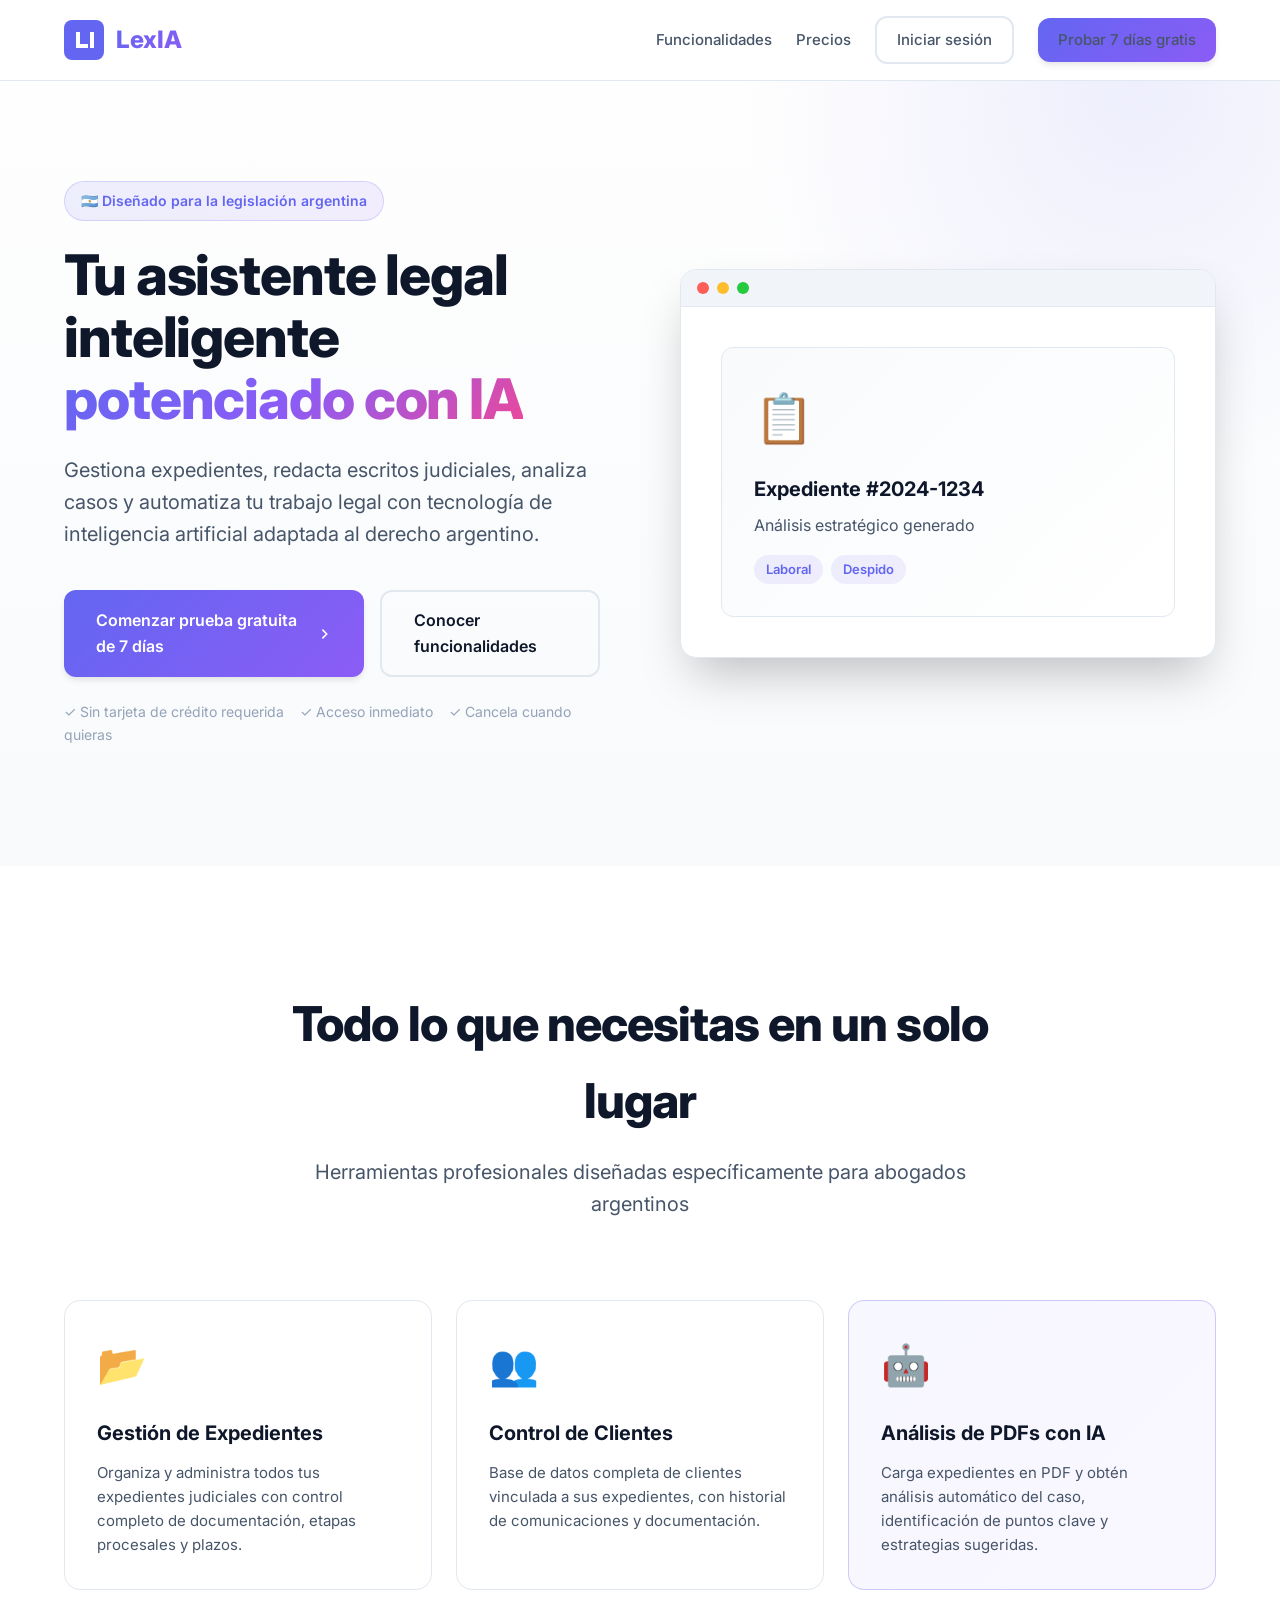
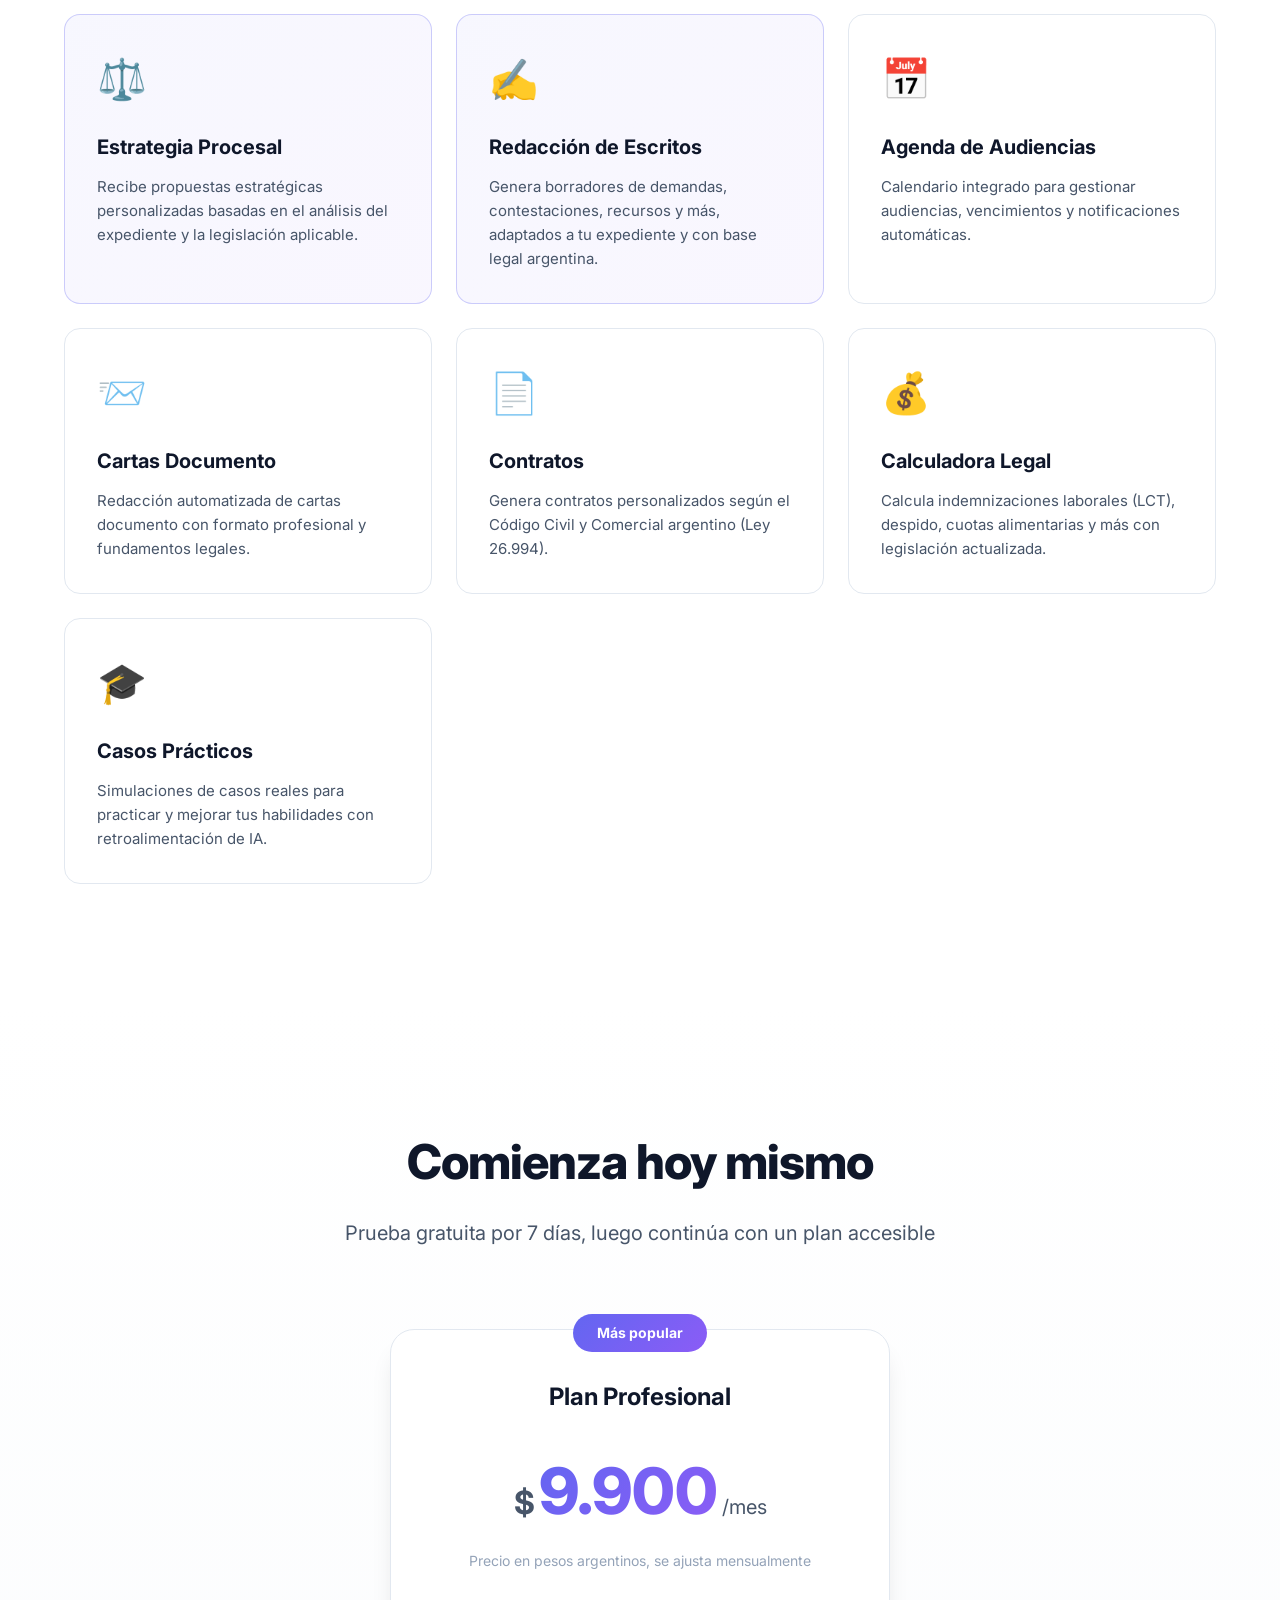
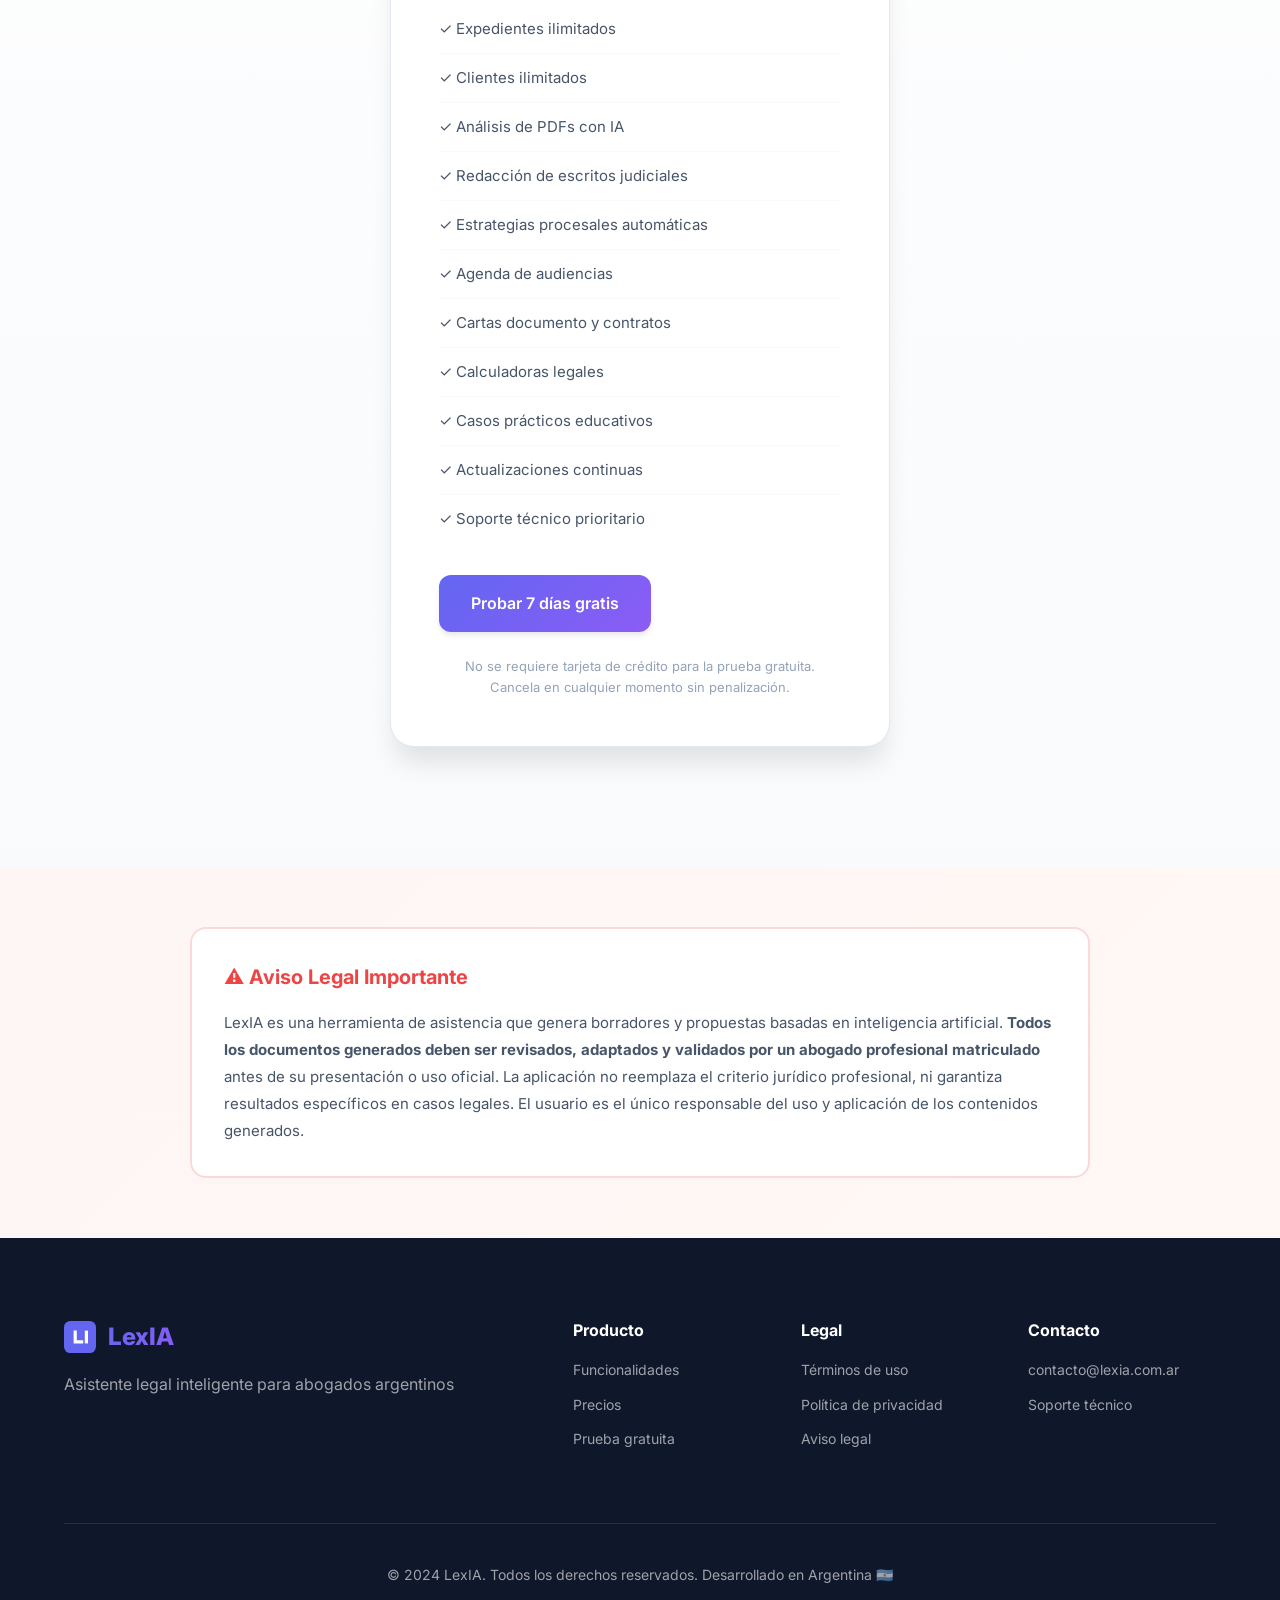
==== index.html @ 5ee6c03c "Add files via upload" ====
<!DOCTYPE html>
<html lang="es">
<head>
    <meta charset="UTF-8">
    <meta name="viewport" content="width=device-width, initial-scale=1.0">
    <title>LexIA - Asistente Legal Inteligente para Abogados Argentinos</title>
    <link rel="stylesheet" href="styles/landing.css">
    <link rel="preconnect" href="https://fonts.googleapis.com">
    <link rel="preconnect" href="https://fonts.gstatic.com" crossorigin>
    <link href="https://fonts.googleapis.com/css2?family=Inter:wght@300;400;500;600;700;800&display=swap" rel="stylesheet">
</head>
<body>
    <!-- Header -->
    <header class="header">
        <div class="container">
            <div class="logo">
                <svg width="40" height="40" viewBox="0 0 40 40" fill="none" xmlns="http://www.w3.org/2000/svg">
                    <rect width="40" height="40" rx="8" fill="url(#gradient1)"/>
                    <path d="M12 28V12H16V24H24V28H12Z" fill="white"/>
                    <path d="M26 12H30V28H26V12Z" fill="white"/>
                    <defs>
                        <linearGradient id="gradient1" x1="0" y1="0" x2="40" y2="40">
                            <stop offset="0%" style="stop-color:#6366f1"/>
                            <stop offset="100%" style="stop-color:#8b5cf6"/>
                        </linearGradient>
                    </defs>
                </svg>
                <span class="logo-text">LexIA</span>
            </div>
            <nav class="nav">
                <a href="#funcionalidades">Funcionalidades</a>
                <a href="#precios">Precios</a>
                <a href="app.html" class="btn-secondary">Iniciar sesión</a>
                <a href="app.html?action=trial" class="btn-primary">Probar 7 días gratis</a>
            </nav>
        </div>
    </header>

    <!-- Hero Section -->
    <section class="hero">
        <div class="container">
            <div class="hero-content">
                <div class="badge">🇦🇷 Diseñado para la legislación argentina</div>
                <h1 class="hero-title">
                    Tu asistente legal inteligente<br>
                    <span class="gradient-text">potenciado con IA</span>
                </h1>
                <p class="hero-description">
                    Gestiona expedientes, redacta escritos judiciales, analiza casos y automatiza tu trabajo legal con tecnología de inteligencia artificial adaptada al derecho argentino.
                </p>
                <div class="hero-buttons">
                    <a href="app.html?action=trial" class="btn-primary btn-large">
                        Comenzar prueba gratuita de 7 días
                        <svg width="20" height="20" viewBox="0 0 20 20" fill="none">
                            <path d="M7.5 15L12.5 10L7.5 5" stroke="currentColor" stroke-width="2" stroke-linecap="round"/>
                        </svg>
                    </a>
                    <a href="#funcionalidades" class="btn-secondary btn-large">
                        Conocer funcionalidades
                    </a>
                </div>
                <p class="hero-note">
                    ✓ Sin tarjeta de crédito requerida &nbsp;&nbsp; ✓ Acceso inmediato &nbsp;&nbsp; ✓ Cancela cuando quieras
                </p>
            </div>
            <div class="hero-image">
                <div class="app-preview">
                    <div class="app-window">
                        <div class="window-header">
                            <div class="window-dots">
                                <span></span><span></span><span></span>
                            </div>
                        </div>
                        <div class="window-content">
                            <div class="preview-card">
                                <div class="preview-icon">📋</div>
                                <h3>Expediente #2024-1234</h3>
                                <p>Análisis estratégico generado</p>
                                <div class="preview-tags">
                                    <span class="tag">Laboral</span>
                                    <span class="tag">Despido</span>
                                </div>
                            </div>
                        </div>
                    </div>
                </div>
            </div>
        </div>
    </section>

    <!-- Features Section -->
    <section id="funcionalidades" class="features">
        <div class="container">
            <div class="section-header">
                <h2>Todo lo que necesitas en un solo lugar</h2>
                <p>Herramientas profesionales diseñadas específicamente para abogados argentinos</p>
            </div>
            
            <div class="features-grid">
                <div class="feature-card">
                    <div class="feature-icon">📂</div>
                    <h3>Gestión de Expedientes</h3>
                    <p>Organiza y administra todos tus expedientes judiciales con control completo de documentación, etapas procesales y plazos.</p>
                </div>

                <div class="feature-card">
                    <div class="feature-icon">👥</div>
                    <h3>Control de Clientes</h3>
                    <p>Base de datos completa de clientes vinculada a sus expedientes, con historial de comunicaciones y documentación.</p>
                </div>

                <div class="feature-card highlight">
                    <div class="feature-icon">🤖</div>
                    <h3>Análisis de PDFs con IA</h3>
                    <p>Carga expedientes en PDF y obtén análisis automático del caso, identificación de puntos clave y estrategias sugeridas.</p>
                </div>

                <div class="feature-card highlight">
                    <div class="feature-icon">⚖️</div>
                    <h3>Estrategia Procesal</h3>
                    <p>Recibe propuestas estratégicas personalizadas basadas en el análisis del expediente y la legislación aplicable.</p>
                </div>

                <div class="feature-card highlight">
                    <div class="feature-icon">✍️</div>
                    <h3>Redacción de Escritos</h3>
                    <p>Genera borradores de demandas, contestaciones, recursos y más, adaptados a tu expediente y con base legal argentina.</p>
                </div>

                <div class="feature-card">
                    <div class="feature-icon">📅</div>
                    <h3>Agenda de Audiencias</h3>
                    <p>Calendario integrado para gestionar audiencias, vencimientos y notificaciones automáticas.</p>
                </div>

                <div class="feature-card">
                    <div class="feature-icon">📨</div>
                    <h3>Cartas Documento</h3>
                    <p>Redacción automatizada de cartas documento con formato profesional y fundamentos legales.</p>
                </div>

                <div class="feature-card">
                    <div class="feature-icon">📄</div>
                    <h3>Contratos</h3>
                    <p>Genera contratos personalizados según el Código Civil y Comercial argentino (Ley 26.994).</p>
                </div>

                <div class="feature-card">
                    <div class="feature-icon">💰</div>
                    <h3>Calculadora Legal</h3>
                    <p>Calcula indemnizaciones laborales (LCT), despido, cuotas alimentarias y más con legislación actualizada.</p>
                </div>

                <div class="feature-card">
                    <div class="feature-icon">🎓</div>
                    <h3>Casos Prácticos</h3>
                    <p>Simulaciones de casos reales para practicar y mejorar tus habilidades con retroalimentación de IA.</p>
                </div>
            </div>
        </div>
    </section>

    <!-- Pricing Section -->
    <section id="precios" class="pricing">
        <div class="container">
            <div class="section-header">
                <h2>Comienza hoy mismo</h2>
                <p>Prueba gratuita por 7 días, luego continúa con un plan accesible</p>
            </div>

            <div class="pricing-card">
                <div class="pricing-badge">Más popular</div>
                <h3>Plan Profesional</h3>
                <div class="price">
                    <span class="currency">$</span>
                    <span class="amount">9.900</span>
                    <span class="period">/mes</span>
                </div>
                <p class="price-description">Precio en pesos argentinos, se ajusta mensualmente</p>
                
                <ul class="features-list">
                    <li>✓ Expedientes ilimitados</li>
                    <li>✓ Clientes ilimitados</li>
                    <li>✓ Análisis de PDFs con IA</li>
                    <li>✓ Redacción de escritos judiciales</li>
                    <li>✓ Estrategias procesales automáticas</li>
                    <li>✓ Agenda de audiencias</li>
                    <li>✓ Cartas documento y contratos</li>
                    <li>✓ Calculadoras legales</li>
                    <li>✓ Casos prácticos educativos</li>
                    <li>✓ Actualizaciones continuas</li>
                    <li>✓ Soporte técnico prioritario</li>
                </ul>

                <a href="app.html?action=trial" class="btn-primary btn-large">
                    Probar 7 días gratis
                </a>
                
                <p class="trial-info">
                    No se requiere tarjeta de crédito para la prueba gratuita. <br>
                    Cancela en cualquier momento sin penalización.
                </p>
            </div>
        </div>
    </section>

    <!-- Disclaimer Section -->
    <section class="disclaimer">
        <div class="container">
            <div class="disclaimer-content">
                <h3>⚠️ Aviso Legal Importante</h3>
                <p>
                    LexIA es una herramienta de asistencia que genera borradores y propuestas basadas en inteligencia artificial. 
                    <strong>Todos los documentos generados deben ser revisados, adaptados y validados por un abogado profesional matriculado</strong> 
                    antes de su presentación o uso oficial. La aplicación no reemplaza el criterio jurídico profesional, ni garantiza 
                    resultados específicos en casos legales. El usuario es el único responsable del uso y aplicación de los contenidos generados.
                </p>
            </div>
        </div>
    </section>

    <!-- Footer -->
    <footer class="footer">
        <div class="container">
            <div class="footer-content">
                <div class="footer-brand">
                    <div class="logo">
                        <svg width="32" height="32" viewBox="0 0 40 40" fill="none" xmlns="http://www.w3.org/2000/svg">
                            <rect width="40" height="40" rx="8" fill="url(#gradient2)"/>
                            <path d="M12 28V12H16V24H24V28H12Z" fill="white"/>
                            <path d="M26 12H30V28H26V12Z" fill="white"/>
                            <defs>
                                <linearGradient id="gradient2" x1="0" y1="0" x2="40" y2="40">
                                    <stop offset="0%" style="stop-color:#6366f1"/>
                                    <stop offset="100%" style="stop-color:#8b5cf6"/>
                                </linearGradient>
                            </defs>
                        </svg>
                        <span class="logo-text">LexIA</span>
                    </div>
                    <p>Asistente legal inteligente para abogados argentinos</p>
                </div>
                
                <div class="footer-links">
                    <div class="footer-column">
                        <h4>Producto</h4>
                        <a href="#funcionalidades">Funcionalidades</a>
                        <a href="#precios">Precios</a>
                        <a href="app.html?action=trial">Prueba gratuita</a>
                    </div>
                    
                    <div class="footer-column">
                        <h4>Legal</h4>
                        <a href="#">Términos de uso</a>
                        <a href="#">Política de privacidad</a>
                        <a href="#">Aviso legal</a>
                    </div>
                    
                    <div class="footer-column">
                        <h4>Contacto</h4>
                        <a href="mailto:contacto@lexia.com.ar">contacto@lexia.com.ar</a>
                        <a href="#">Soporte técnico</a>
                    </div>
                </div>
            </div>
            
            <div class="footer-bottom">
                <p>&copy; 2024 LexIA. Todos los derechos reservados. Desarrollado en Argentina 🇦🇷</p>
            </div>
        </div>
    </footer>

    <script src="js/landing.js"></script>
</body>
</html>
---- styles/landing.css ----
/* Variables globales */
:root {
    --primary: #6366f1;
    --primary-dark: #4f46e5;
    --primary-light: #818cf8;
    --secondary: #8b5cf6;
    --accent: #ec4899;
    --success: #10b981;
    --warning: #f59e0b;
    --error: #ef4444;
    
    --bg-primary: #ffffff;
    --bg-secondary: #f8fafc;
    --bg-tertiary: #f1f5f9;
    
    --text-primary: #0f172a;
    --text-secondary: #475569;
    --text-tertiary: #94a3b8;
    
    --border: #e2e8f0;
    --shadow-sm: 0 1px 2px 0 rgba(0, 0, 0, 0.05);
    --shadow-md: 0 4px 6px -1px rgba(0, 0, 0, 0.1);
    --shadow-lg: 0 10px 15px -3px rgba(0, 0, 0, 0.1);
    --shadow-xl: 0 20px 25px -5px rgba(0, 0, 0, 0.1);
    
    --radius-sm: 8px;
    --radius-md: 12px;
    --radius-lg: 16px;
    --radius-xl: 24px;
}

/* Reset y base */
* {
    margin: 0;
    padding: 0;
    box-sizing: border-box;
}

body {
    font-family: 'Inter', -apple-system, BlinkMacSystemFont, 'Segoe UI', sans-serif;
    color: var(--text-primary);
    background: var(--bg-primary);
    line-height: 1.6;
    -webkit-font-smoothing: antialiased;
    -moz-osx-font-smoothing: grayscale;
}

.container {
    max-width: 1200px;
    margin: 0 auto;
    padding: 0 24px;
}

/* Header */
.header {
    position: sticky;
    top: 0;
    z-index: 1000;
    background: rgba(255, 255, 255, 0.8);
    backdrop-filter: blur(12px);
    border-bottom: 1px solid var(--border);
    padding: 16px 0;
}

.header .container {
    display: flex;
    justify-content: space-between;
    align-items: center;
}

.logo {
    display: flex;
    align-items: center;
    gap: 12px;
}

.logo-text {
    font-size: 24px;
    font-weight: 800;
    background: linear-gradient(135deg, var(--primary), var(--secondary));
    -webkit-background-clip: text;
    -webkit-text-fill-color: transparent;
    background-clip: text;
}

.nav {
    display: flex;
    align-items: center;
    gap: 24px;
}

.nav a {
    text-decoration: none;
    color: var(--text-secondary);
    font-weight: 500;
    font-size: 15px;
    transition: color 0.2s;
}

.nav a:hover {
    color: var(--primary);
}

/* Buttons */
.btn-primary, .btn-secondary {
    display: inline-flex;
    align-items: center;
    gap: 8px;
    padding: 10px 20px;
    border-radius: var(--radius-md);
    font-weight: 600;
    font-size: 15px;
    text-decoration: none;
    transition: all 0.3s;
    cursor: pointer;
    border: none;
}

.btn-primary {
    background: linear-gradient(135deg, var(--primary), var(--secondary));
    color: white;
    box-shadow: var(--shadow-md);
}

.btn-primary:hover {
    transform: translateY(-2px);
    box-shadow: var(--shadow-lg);
}

.btn-secondary {
    background: transparent;
    color: var(--text-primary);
    border: 2px solid var(--border);
}

.btn-secondary:hover {
    border-color: var(--primary);
    color: var(--primary);
}

.btn-large {
    padding: 16px 32px;
    font-size: 16px;
}

/* Hero Section */
.hero {
    padding: 100px 0 120px;
    background: linear-gradient(180deg, #fefefe 0%, #f8fafc 100%);
    position: relative;
    overflow: hidden;
}

.hero::before {
    content: '';
    position: absolute;
    top: -50%;
    right: -20%;
    width: 800px;
    height: 800px;
    background: radial-gradient(circle, rgba(99, 102, 241, 0.1) 0%, transparent 70%);
    border-radius: 50%;
}

.hero .container {
    display: grid;
    grid-template-columns: 1fr 1fr;
    gap: 80px;
    align-items: center;
    position: relative;
    z-index: 1;
}

.hero-content {
    max-width: 600px;
}

.badge {
    display: inline-block;
    padding: 8px 16px;
    background: linear-gradient(135deg, rgba(99, 102, 241, 0.1), rgba(139, 92, 246, 0.1));
    border: 1px solid rgba(99, 102, 241, 0.2);
    border-radius: 100px;
    font-size: 14px;
    font-weight: 600;
    color: var(--primary);
    margin-bottom: 24px;
}

.hero-title {
    font-size: 56px;
    font-weight: 800;
    line-height: 1.1;
    margin-bottom: 24px;
    letter-spacing: -0.02em;
}

.gradient-text {
    background: linear-gradient(135deg, var(--primary), var(--secondary), var(--accent));
    -webkit-background-clip: text;
    -webkit-text-fill-color: transparent;
    background-clip: text;
}

.hero-description {
    font-size: 20px;
    color: var(--text-secondary);
    margin-bottom: 40px;
    line-height: 1.6;
}

.hero-buttons {
    display: flex;
    gap: 16px;
    margin-bottom: 24px;
}

.hero-note {
    font-size: 14px;
    color: var(--text-tertiary);
}

/* Hero Image */
.hero-image {
    position: relative;
}

.app-preview {
    position: relative;
    animation: float 6s ease-in-out infinite;
}

@keyframes float {
    0%, 100% { transform: translateY(0px); }
    50% { transform: translateY(-20px); }
}

.app-window {
    background: white;
    border-radius: var(--radius-lg);
    box-shadow: 0 25px 50px -12px rgba(0, 0, 0, 0.25);
    overflow: hidden;
    border: 1px solid var(--border);
}

.window-header {
    background: var(--bg-tertiary);
    padding: 12px 16px;
    border-bottom: 1px solid var(--border);
}

.window-dots {
    display: flex;
    gap: 8px;
}

.window-dots span {
    width: 12px;
    height: 12px;
    border-radius: 50%;
    background: var(--border);
}

.window-dots span:nth-child(1) { background: #ff5f56; }
.window-dots span:nth-child(2) { background: #ffbd2e; }
.window-dots span:nth-child(3) { background: #27c93f; }

.window-content {
    padding: 40px;
}

.preview-card {
    background: linear-gradient(135deg, #f8fafc, #ffffff);
    padding: 32px;
    border-radius: var(--radius-md);
    border: 1px solid var(--border);
}

.preview-icon {
    font-size: 48px;
    margin-bottom: 16px;
}

.preview-card h3 {
    font-size: 20px;
    margin-bottom: 8px;
}

.preview-card p {
    color: var(--text-secondary);
    margin-bottom: 16px;
}

.preview-tags {
    display: flex;
    gap: 8px;
}

.tag {
    padding: 4px 12px;
    background: linear-gradient(135deg, rgba(99, 102, 241, 0.1), rgba(139, 92, 246, 0.1));
    border-radius: 100px;
    font-size: 13px;
    font-weight: 600;
    color: var(--primary);
}

/* Features Section */
.features {
    padding: 120px 0;
    background: var(--bg-primary);
}

.section-header {
    text-align: center;
    max-width: 700px;
    margin: 0 auto 80px;
}

.section-header h2 {
    font-size: 48px;
    font-weight: 800;
    margin-bottom: 16px;
    letter-spacing: -0.02em;
}

.section-header p {
    font-size: 20px;
    color: var(--text-secondary);
}

.features-grid {
    display: grid;
    grid-template-columns: repeat(auto-fit, minmax(320px, 1fr));
    gap: 24px;
}

.feature-card {
    background: white;
    padding: 32px;
    border-radius: var(--radius-lg);
    border: 1px solid var(--border);
    transition: all 0.3s;
}

.feature-card:hover {
    transform: translateY(-4px);
    box-shadow: var(--shadow-xl);
    border-color: var(--primary);
}

.feature-card.highlight {
    background: linear-gradient(135deg, rgba(99, 102, 241, 0.05), rgba(139, 92, 246, 0.05));
    border-color: rgba(99, 102, 241, 0.3);
}

.feature-icon {
    font-size: 40px;
    margin-bottom: 20px;
}

.feature-card h3 {
    font-size: 20px;
    font-weight: 700;
    margin-bottom: 12px;
}

.feature-card p {
    color: var(--text-secondary);
    font-size: 15px;
    line-height: 1.6;
}

/* Pricing Section */
.pricing {
    padding: 120px 0;
    background: linear-gradient(180deg, var(--bg-primary) 0%, var(--bg-secondary) 100%);
}

.pricing-card {
    max-width: 500px;
    margin: 0 auto;
    background: white;
    padding: 48px;
    border-radius: var(--radius-xl);
    box-shadow: var(--shadow-xl);
    border: 1px solid var(--border);
    position: relative;
}

.pricing-badge {
    position: absolute;
    top: -16px;
    left: 50%;
    transform: translateX(-50%);
    background: linear-gradient(135deg, var(--primary), var(--secondary));
    color: white;
    padding: 8px 24px;
    border-radius: 100px;
    font-size: 14px;
    font-weight: 700;
}

.pricing-card h3 {
    font-size: 24px;
    text-align: center;
    margin-bottom: 24px;
}

.price {
    text-align: center;
    margin-bottom: 8px;
}

.currency {
    font-size: 32px;
    font-weight: 700;
    color: var(--text-secondary);
}

.amount {
    font-size: 64px;
    font-weight: 800;
    background: linear-gradient(135deg, var(--primary), var(--secondary));
    -webkit-background-clip: text;
    -webkit-text-fill-color: transparent;
    background-clip: text;
}

.period {
    font-size: 20px;
    color: var(--text-secondary);
}

.price-description {
    text-align: center;
    color: var(--text-tertiary);
    font-size: 14px;
    margin-bottom: 32px;
}

.features-list {
    list-style: none;
    margin-bottom: 32px;
}

.features-list li {
    padding: 12px 0;
    color: var(--text-secondary);
    font-size: 15px;
    border-bottom: 1px solid var(--bg-secondary);
}

.features-list li:last-child {
    border-bottom: none;
}

.trial-info {
    text-align: center;
    color: var(--text-tertiary);
    font-size: 13px;
    margin-top: 24px;
    line-height: 1.6;
}

/* Disclaimer Section */
.disclaimer {
    padding: 60px 0;
    background: linear-gradient(135deg, rgba(239, 68, 68, 0.05), rgba(249, 115, 22, 0.05));
}

.disclaimer-content {
    max-width: 900px;
    margin: 0 auto;
    padding: 32px;
    background: white;
    border-radius: var(--radius-lg);
    border: 2px solid rgba(239, 68, 68, 0.2);
}

.disclaimer-content h3 {
    color: var(--error);
    margin-bottom: 16px;
    font-size: 20px;
}

.disclaimer-content p {
    color: var(--text-secondary);
    line-height: 1.8;
    font-size: 15px;
}

/* Footer */
.footer {
    background: var(--text-primary);
    color: white;
    padding: 80px 0 40px;
}

.footer-content {
    display: grid;
    grid-template-columns: 2fr 3fr;
    gap: 80px;
    margin-bottom: 60px;
}

.footer-brand p {
    color: rgba(255, 255, 255, 0.6);
    margin-top: 16px;
}

.footer-links {
    display: grid;
    grid-template-columns: repeat(3, 1fr);
    gap: 40px;
}

.footer-column h4 {
    margin-bottom: 16px;
    font-size: 16px;
}

.footer-column a {
    display: block;
    color: rgba(255, 255, 255, 0.6);
    text-decoration: none;
    margin-bottom: 12px;
    font-size: 14px;
    transition: color 0.2s;
}

.footer-column a:hover {
    color: white;
}

.footer-bottom {
    padding-top: 40px;
    border-top: 1px solid rgba(255, 255, 255, 0.1);
    text-align: center;
}

.footer-bottom p {
    color: rgba(255, 255, 255, 0.6);
    font-size: 14px;
}

/* Responsive */
@media (max-width: 768px) {
    .hero .container {
        grid-template-columns: 1fr;
        gap: 40px;
    }
    
    .hero-title {
        font-size: 40px;
    }
    
    .hero-description {
        font-size: 18px;
    }
    
    .hero-buttons {
        flex-direction: column;
    }
    
    .nav {
        display: none;
    }
    
    .features-grid {
        grid-template-columns: 1fr;
    }
    
    .footer-content {
        grid-template-columns: 1fr;
        gap: 40px;
    }
    
    .footer-links {
        grid-template-columns: 1fr;
        gap: 32px;
    }
}
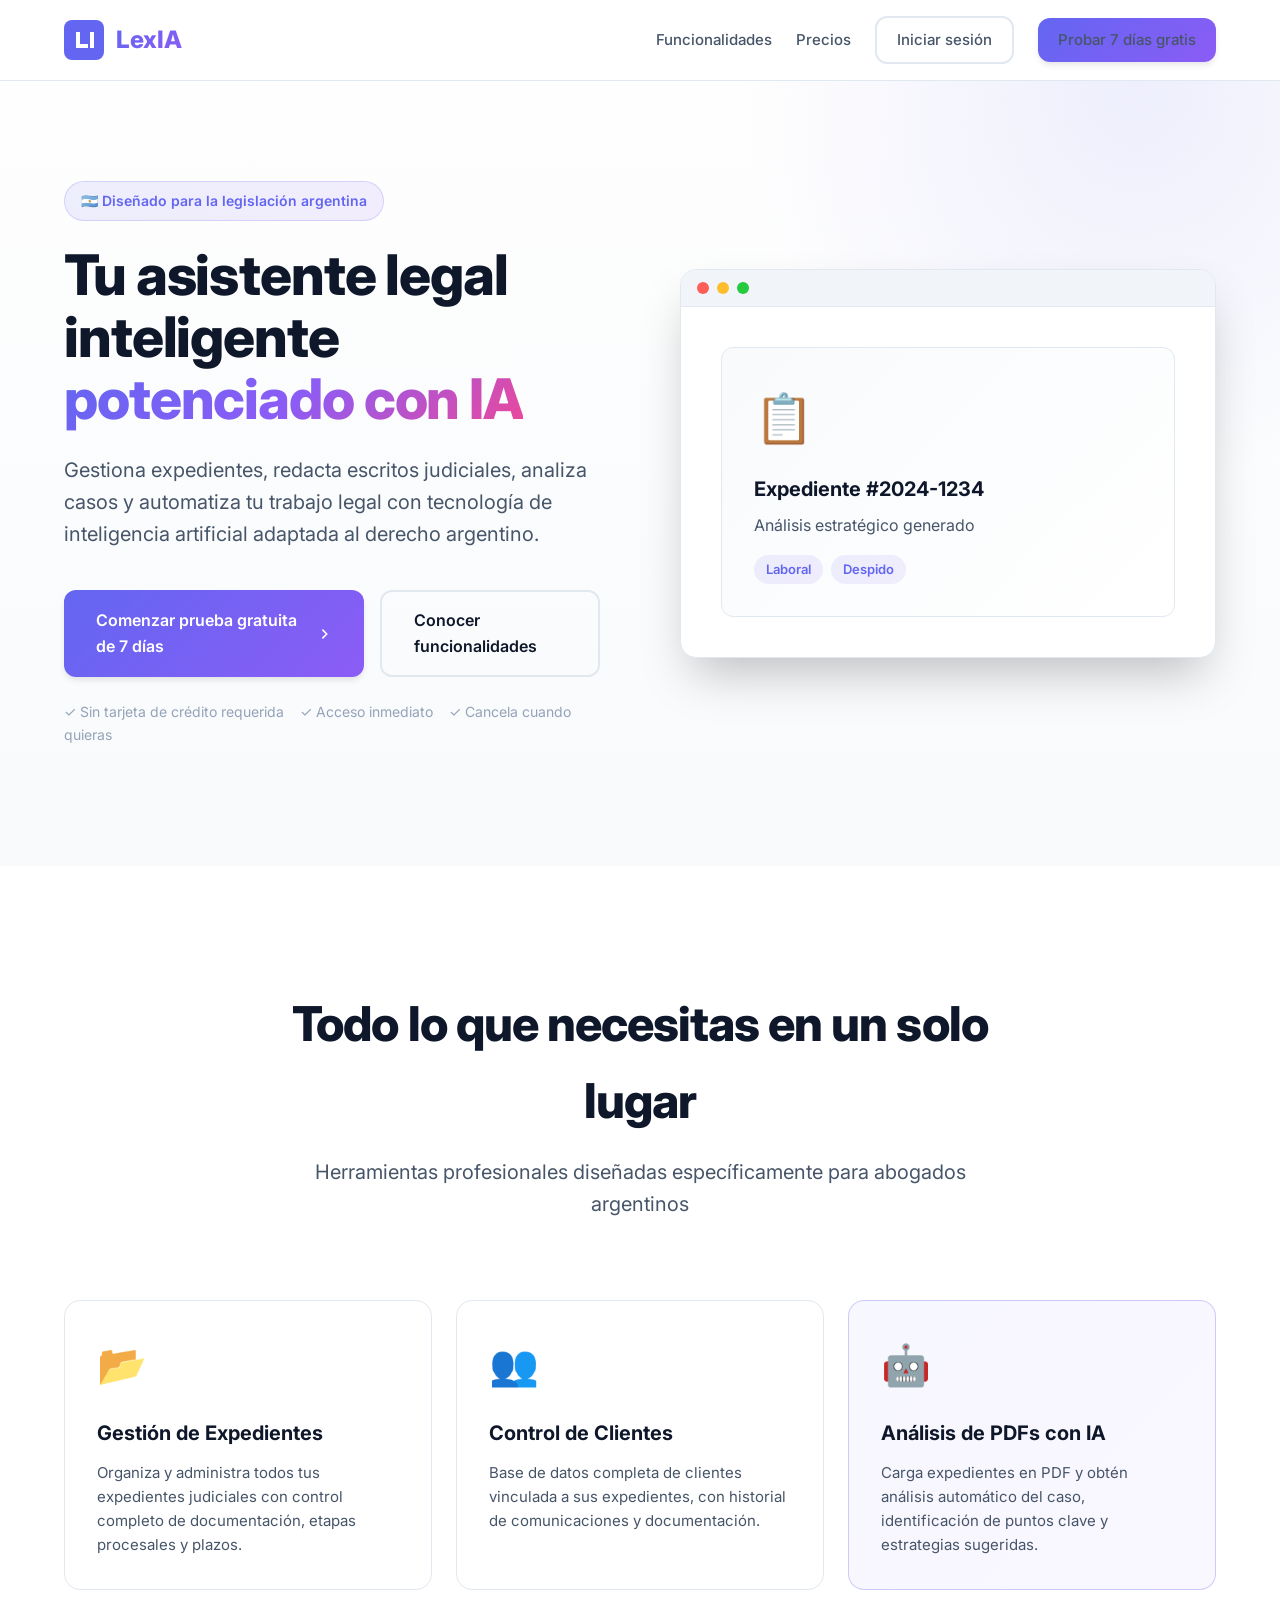
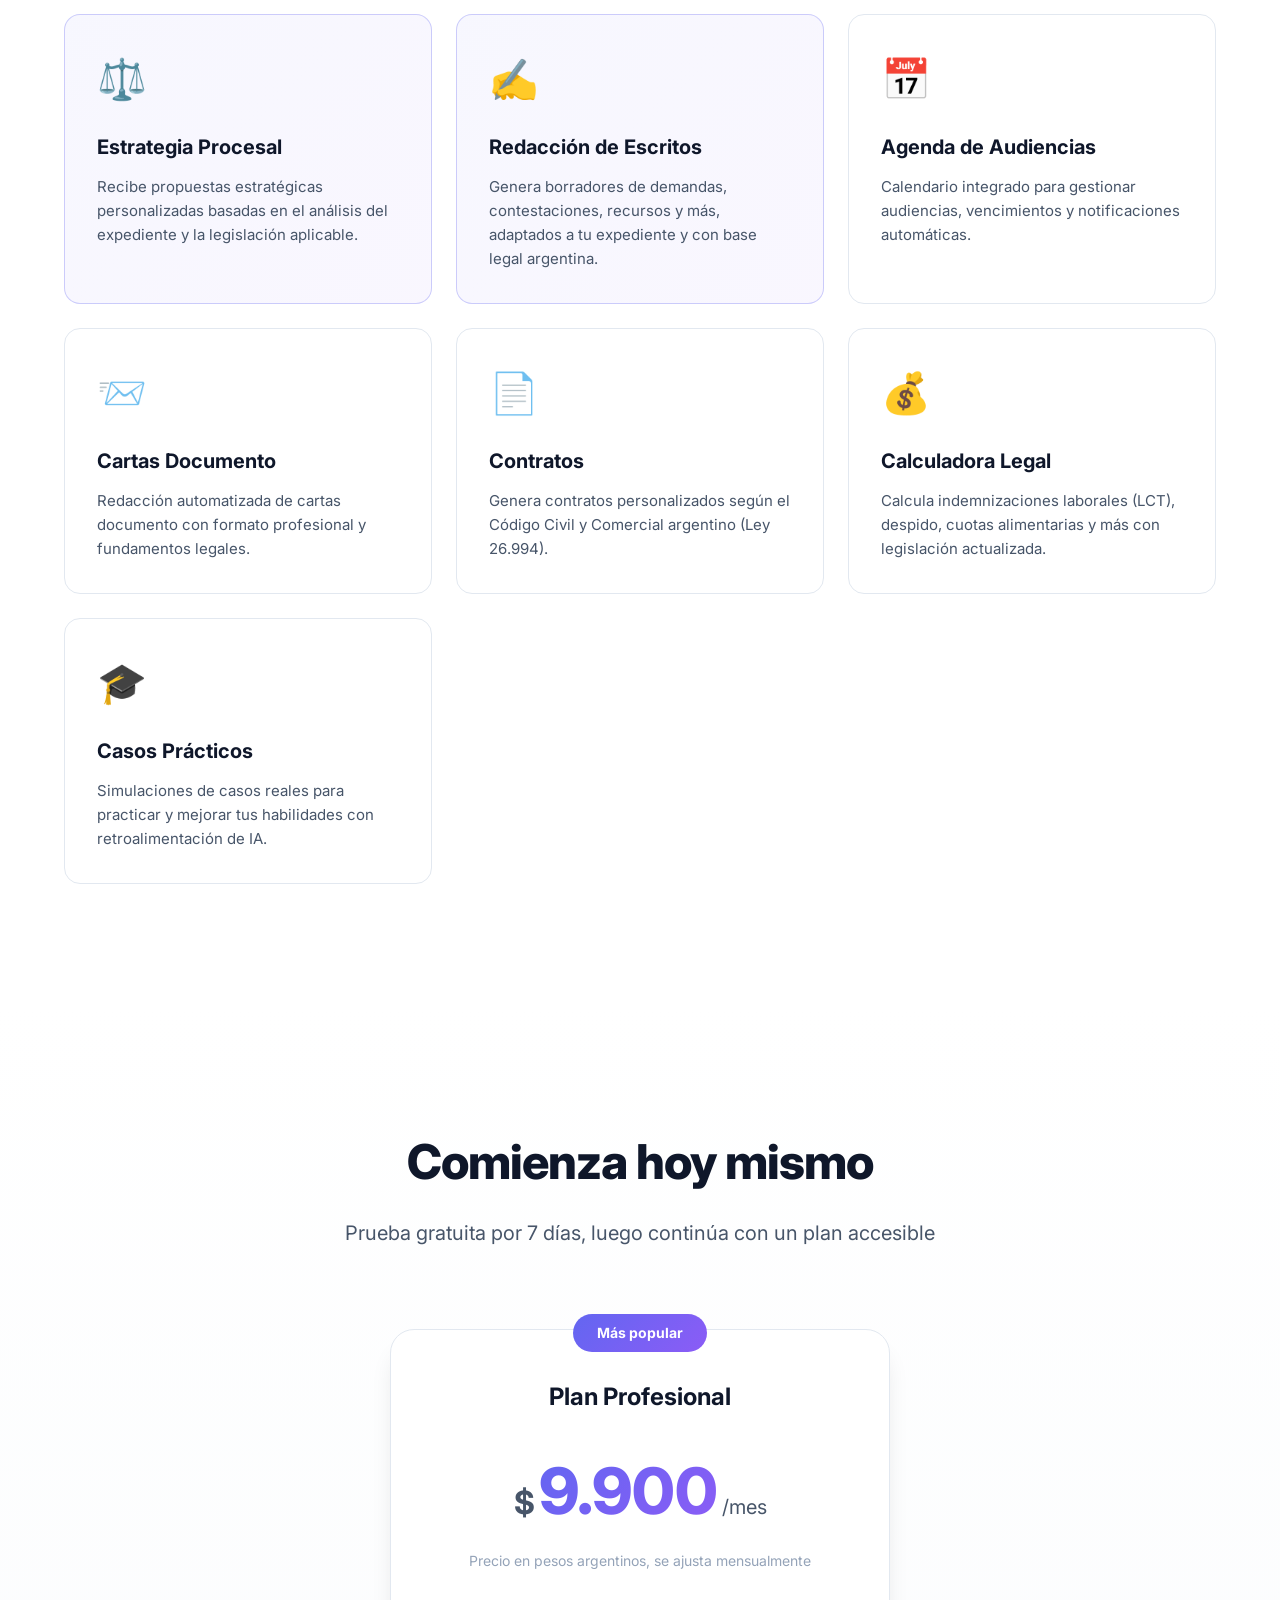
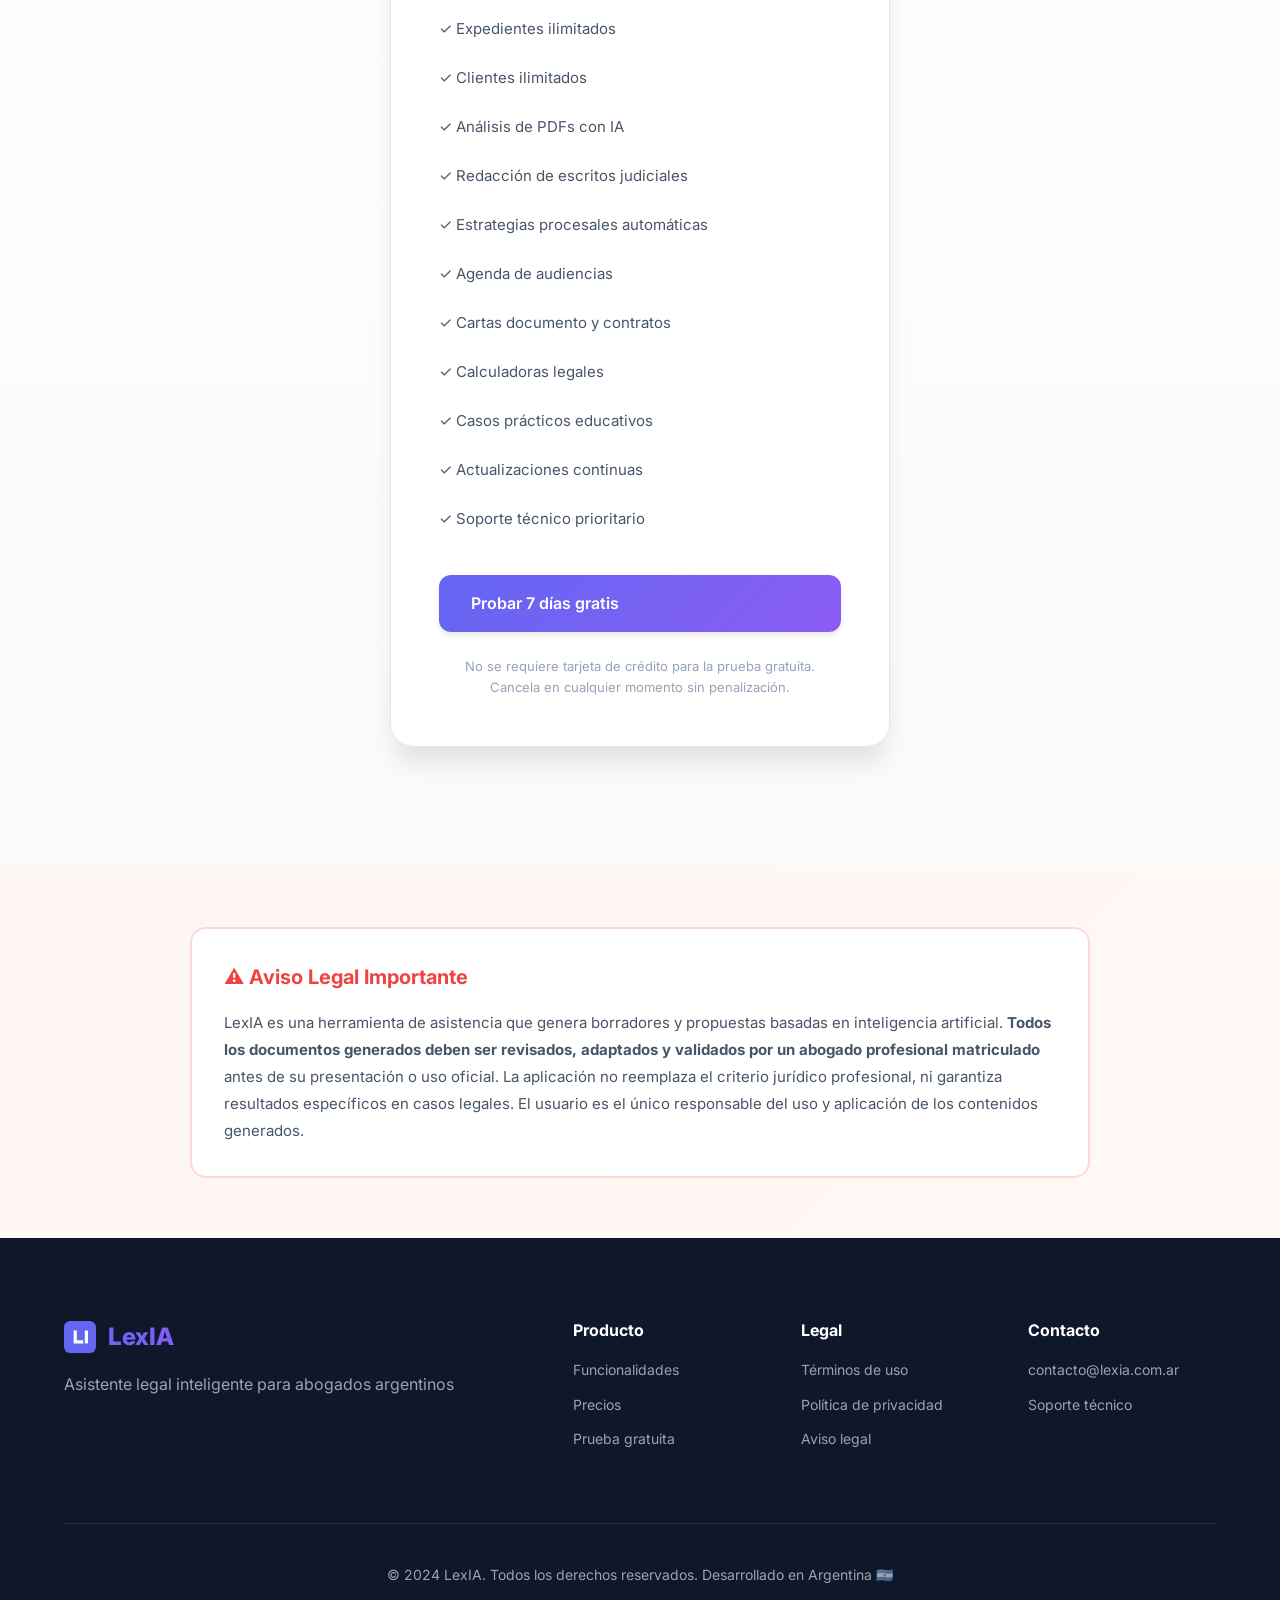
==== commit 228b70d1: "Add files via upload" ====
--- a/index.html
+++ b/index.html
@@ -4,10 +4,591 @@
     <meta charset="UTF-8">
     <meta name="viewport" content="width=device-width, initial-scale=1.0">
     <title>LexIA - Asistente Legal Inteligente para Abogados Argentinos</title>
-    <link rel="stylesheet" href="styles/landing.css">
     <link rel="preconnect" href="https://fonts.googleapis.com">
     <link rel="preconnect" href="https://fonts.gstatic.com" crossorigin>
     <link href="https://fonts.googleapis.com/css2?family=Inter:wght@300;400;500;600;700;800&display=swap" rel="stylesheet">
+    <style>
+        /* Variables globales */
+        :root {
+            --primary: #6366f1;
+            --primary-dark: #4f46e5;
+            --primary-light: #818cf8;
+            --secondary: #8b5cf6;
+            --accent: #ec4899;
+            --success: #10b981;
+            --warning: #f59e0b;
+            --error: #ef4444;
+            
+            --bg-primary: #ffffff;
+            --bg-secondary: #f8fafc;
+            --bg-tertiary: #f1f5f9;
+            
+            --text-primary: #0f172a;
+            --text-secondary: #475569;
+            --text-tertiary: #94a3b8;
+            
+            --border: #e2e8f0;
+            --shadow-sm: 0 1px 2px 0 rgba(0, 0, 0, 0.05);
+            --shadow-md: 0 4px 6px -1px rgba(0, 0, 0, 0.1);
+            --shadow-lg: 0 10px 15px -3px rgba(0, 0, 0, 0.1);
+            --shadow-xl: 0 20px 25px -5px rgba(0, 0, 0, 0.1);
+            
+            --radius-sm: 8px;
+            --radius-md: 12px;
+            --radius-lg: 16px;
+            --radius-xl: 24px;
+        }
+
+        * {
+            margin: 0;
+            padding: 0;
+            box-sizing: border-box;
+        }
+
+        body {
+            font-family: 'Inter', -apple-system, BlinkMacSystemFont, 'Segoe UI', sans-serif;
+            color: var(--text-primary);
+            background: var(--bg-primary);
+            line-height: 1.6;
+            -webkit-font-smoothing: antialiased;
+            -moz-osx-font-smoothing: grayscale;
+        }
+
+        .container {
+            max-width: 1200px;
+            margin: 0 auto;
+            padding: 0 24px;
+        }
+
+        /* Header */
+        .header {
+            position: sticky;
+            top: 0;
+            z-index: 1000;
+            background: rgba(255, 255, 255, 0.8);
+            backdrop-filter: blur(12px);
+            border-bottom: 1px solid var(--border);
+            padding: 16px 0;
+        }
+
+        .header .container {
+            display: flex;
+            justify-content: space-between;
+            align-items: center;
+        }
+
+        .logo {
+            display: flex;
+            align-items: center;
+            gap: 12px;
+        }
+
+        .logo-text {
+            font-size: 24px;
+            font-weight: 800;
+            background: linear-gradient(135deg, var(--primary), var(--secondary));
+            -webkit-background-clip: text;
+            -webkit-text-fill-color: transparent;
+            background-clip: text;
+        }
+
+        .nav {
+            display: flex;
+            align-items: center;
+            gap: 24px;
+        }
+
+        .nav a {
+            text-decoration: none;
+            color: var(--text-secondary);
+            font-weight: 500;
+            font-size: 15px;
+            transition: color 0.2s;
+        }
+
+        .nav a:hover {
+            color: var(--primary);
+        }
+
+        .btn-primary, .btn-secondary {
+            display: inline-flex;
+            align-items: center;
+            gap: 8px;
+            padding: 10px 20px;
+            border-radius: var(--radius-md);
+            font-weight: 600;
+            font-size: 15px;
+            text-decoration: none;
+            transition: all 0.3s;
+            cursor: pointer;
+            border: none;
+        }
+
+        .btn-primary {
+            background: linear-gradient(135deg, var(--primary), var(--secondary));
+            color: white;
+            box-shadow: var(--shadow-md);
+        }
+
+        .btn-primary:hover {
+            transform: translateY(-2px);
+            box-shadow: var(--shadow-lg);
+        }
+
+        .btn-secondary {
+            background: transparent;
+            color: var(--text-primary);
+            border: 2px solid var(--border);
+        }
+
+        .btn-secondary:hover {
+            border-color: var(--primary);
+            color: var(--primary);
+        }
+
+        .btn-large {
+            padding: 16px 32px;
+            font-size: 16px;
+        }
+
+        /* Hero Section */
+        .hero {
+            padding: 100px 0 120px;
+            background: linear-gradient(180deg, #fefefe 0%, #f8fafc 100%);
+            position: relative;
+            overflow: hidden;
+        }
+
+        .hero::before {
+            content: '';
+            position: absolute;
+            top: -50%;
+            right: -20%;
+            width: 800px;
+            height: 800px;
+            background: radial-gradient(circle, rgba(99, 102, 241, 0.1) 0%, transparent 70%);
+            border-radius: 50%;
+        }
+
+        .hero .container {
+            display: grid;
+            grid-template-columns: 1fr 1fr;
+            gap: 80px;
+            align-items: center;
+            position: relative;
+            z-index: 1;
+        }
+
+        .hero-content {
+            max-width: 600px;
+        }
+
+        .badge {
+            display: inline-block;
+            padding: 8px 16px;
+            background: linear-gradient(135deg, rgba(99, 102, 241, 0.1), rgba(139, 92, 246, 0.1));
+            border: 1px solid rgba(99, 102, 241, 0.2);
+            border-radius: 100px;
+            font-size: 14px;
+            font-weight: 600;
+            color: var(--primary);
+            margin-bottom: 24px;
+        }
+
+        .hero-title {
+            font-size: 56px;
+            font-weight: 800;
+            line-height: 1.1;
+            margin-bottom: 24px;
+            letter-spacing: -0.02em;
+        }
+
+        .gradient-text {
+            background: linear-gradient(135deg, var(--primary), var(--secondary), var(--accent));
+            -webkit-background-clip: text;
+            -webkit-text-fill-color: transparent;
+            background-clip: text;
+        }
+
+        .hero-description {
+            font-size: 20px;
+            color: var(--text-secondary);
+            margin-bottom: 40px;
+            line-height: 1.6;
+        }
+
+        .hero-buttons {
+            display: flex;
+            gap: 16px;
+            margin-bottom: 24px;
+        }
+
+        .hero-note {
+            font-size: 14px;
+            color: var(--text-tertiary);
+        }
+
+        .hero-image {
+            position: relative;
+        }
+
+        .app-preview {
+            position: relative;
+            animation: float 6s ease-in-out infinite;
+        }
+
+        @keyframes float {
+            0%, 100% { transform: translateY(0px); }
+            50% { transform: translateY(-20px); }
+        }
+
+        .app-window {
+            background: white;
+            border-radius: var(--radius-lg);
+            box-shadow: 0 25px 50px -12px rgba(0, 0, 0, 0.25);
+            overflow: hidden;
+            border: 1px solid var(--border);
+        }
+
+        .window-header {
+            background: var(--bg-tertiary);
+            padding: 12px 16px;
+            border-bottom: 1px solid var(--border);
+        }
+
+        .window-dots {
+            display: flex;
+            gap: 8px;
+        }
+
+        .window-dots span {
+            width: 12px;
+            height: 12px;
+            border-radius: 50%;
+            background: var(--border);
+        }
+
+        .window-dots span:nth-child(1) { background: #ff5f56; }
+        .window-dots span:nth-child(2) { background: #ffbd2e; }
+        .window-dots span:nth-child(3) { background: #27c93f; }
+
+        .window-content {
+            padding: 40px;
+        }
+
+        .preview-card {
+            background: linear-gradient(135deg, #f8fafc, #ffffff);
+            padding: 32px;
+            border-radius: var(--radius-md);
+            border: 1px solid var(--border);
+        }
+
+        .preview-icon {
+            font-size: 48px;
+            margin-bottom: 16px;
+        }
+
+        .preview-card h3 {
+            font-size: 20px;
+            margin-bottom: 8px;
+        }
+
+        .preview-card p {
+            color: var(--text-secondary);
+            margin-bottom: 16px;
+        }
+
+        .preview-tags {
+            display: flex;
+            gap: 8px;
+        }
+
+        .tag {
+            padding: 4px 12px;
+            background: linear-gradient(135deg, rgba(99, 102, 241, 0.1), rgba(139, 92, 246, 0.1));
+            border-radius: 100px;
+            font-size: 13px;
+            font-weight: 600;
+            color: var(--primary);
+        }
+
+        /* Features Section */
+        .features {
+            padding: 120px 0;
+            background: var(--bg-primary);
+        }
+
+        .section-header {
+            text-align: center;
+            max-width: 700px;
+            margin: 0 auto 80px;
+        }
+
+        .section-header h2 {
+            font-size: 48px;
+            font-weight: 800;
+            margin-bottom: 16px;
+            letter-spacing: -0.02em;
+        }
+
+        .section-header p {
+            font-size: 20px;
+            color: var(--text-secondary);
+        }
+
+        .features-grid {
+            display: grid;
+            grid-template-columns: repeat(auto-fit, minmax(320px, 1fr));
+            gap: 24px;
+        }
+
+        .feature-card {
+            background: white;
+            padding: 32px;
+            border-radius: var(--radius-lg);
+            border: 1px solid var(--border);
+            transition: all 0.3s;
+        }
+
+        .feature-card:hover {
+            transform: translateY(-4px);
+            box-shadow: var(--shadow-xl);
+            border-color: var(--primary);
+        }
+
+        .feature-card.highlight {
+            background: linear-gradient(135deg, rgba(99, 102, 241, 0.05), rgba(139, 92, 246, 0.05));
+            border-color: rgba(99, 102, 241, 0.3);
+        }
+
+        .feature-icon {
+            font-size: 40px;
+            margin-bottom: 20px;
+        }
+
+        .feature-card h3 {
+            font-size: 20px;
+            font-weight: 700;
+            margin-bottom: 12px;
+        }
+
+        .feature-card p {
+            color: var(--text-secondary);
+            font-size: 15px;
+            line-height: 1.6;
+        }
+
+        /* Pricing Section */
+        .pricing {
+            padding: 120px 0;
+            background: linear-gradient(180deg, var(--bg-primary) 0%, var(--bg-secondary) 100%);
+        }
+
+        .pricing-card {
+            max-width: 500px;
+            margin: 0 auto;
+            background: white;
+            padding: 48px;
+            border-radius: var(--radius-xl);
+            box-shadow: var(--shadow-xl);
+            border: 1px solid var(--border);
+            position: relative;
+        }
+
+        .pricing-badge {
+            position: absolute;
+            top: -16px;
+            left: 50%;
+            transform: translateX(-50%);
+            background: linear-gradient(135deg, var(--primary), var(--secondary));
+            color: white;
+            padding: 8px 24px;
+            border-radius: 100px;
+            font-size: 14px;
+            font-weight: 700;
+        }
+
+        .pricing-card h3 {
+            font-size: 24px;
+            text-align: center;
+            margin-bottom: 24px;
+        }
+
+        .price {
+            text-align: center;
+            margin-bottom: 8px;
+        }
+
+        .currency {
+            font-size: 32px;
+            font-weight: 700;
+            color: var(--text-secondary);
+        }
+
+        .amount {
+            font-size: 64px;
+            font-weight: 800;
+            background: linear-gradient(135deg, var(--primary), var(--secondary));
+            -webkit-background-clip: text;
+            -webkit-text-fill-color: transparent;
+            background-clip: text;
+        }
+
+        .period {
+            font-size: 20px;
+            color: var(--text-secondary);
+        }
+
+        .price-description {
+            text-align: center;
+            color: var(--text-tertiary);
+            font-size: 14px;
+            margin-bottom: 32px;
+        }
+
+        .features-list {
+            list-style: none;
+            margin-bottom: 32px;
+        }
+
+        .features-list li {
+            padding: 12px 0;
+            color: var(--text-secondary);
+            font-size: 15px;
+            border-bottom: 1px solid var(--bg-secondary);
+        }
+
+        .features-list li:last-child {
+            border-bottom: none;
+        }
+
+        .trial-info {
+            text-align: center;
+            color: var(--text-tertiary);
+            font-size: 13px;
+            margin-top: 24px;
+            line-height: 1.6;
+        }
+
+        /* Disclaimer Section */
+        .disclaimer {
+            padding: 60px 0;
+            background: linear-gradient(135deg, rgba(239, 68, 68, 0.05), rgba(249, 115, 22, 0.05));
+        }
+
+        .disclaimer-content {
+            max-width: 900px;
+            margin: 0 auto;
+            padding: 32px;
+            background: white;
+            border-radius: var(--radius-lg);
+            border: 2px solid rgba(239, 68, 68, 0.2);
+        }
+
+        .disclaimer-content h3 {
+            color: var(--error);
+            margin-bottom: 16px;
+            font-size: 20px;
+        }
+
+        .disclaimer-content p {
+            color: var(--text-secondary);
+            line-height: 1.8;
+            font-size: 15px;
+        }
+
+        /* Footer */
+        .footer {
+            background: var(--text-primary);
+            color: white;
+            padding: 80px 0 40px;
+        }
+
+        .footer-content {
+            display: grid;
+            grid-template-columns: 2fr 3fr;
+            gap: 80px;
+            margin-bottom: 60px;
+        }
+
+        .footer-brand p {
+            color: rgba(255, 255, 255, 0.6);
+            margin-top: 16px;
+        }
+
+        .footer-links {
+            display: grid;
+            grid-template-columns: repeat(3, 1fr);
+            gap: 40px;
+        }
+
+        .footer-column h4 {
+            margin-bottom: 16px;
+            font-size: 16px;
+        }
+
+        .footer-column a {
+            display: block;
+            color: rgba(255, 255, 255, 0.6);
+            text-decoration: none;
+            margin-bottom: 12px;
+            font-size: 14px;
+            transition: color 0.2s;
+        }
+
+        .footer-column a:hover {
+            color: white;
+        }
+
+        .footer-bottom {
+            padding-top: 40px;
+            border-top: 1px solid rgba(255, 255, 255, 0.1);
+            text-align: center;
+        }
+
+        .footer-bottom p {
+            color: rgba(255, 255, 255, 0.6);
+            font-size: 14px;
+        }
+
+        /* Responsive */
+        @media (max-width: 768px) {
+            .hero .container {
+                grid-template-columns: 1fr;
+                gap: 40px;
+            }
+            
+            .hero-title {
+                font-size: 40px;
+            }
+            
+            .hero-description {
+                font-size: 18px;
+            }
+            
+            .hero-buttons {
+                flex-direction: column;
+            }
+            
+            .nav {
+                display: none;
+            }
+            
+            .features-grid {
+                grid-template-columns: 1fr;
+            }
+            
+            .footer-content {
+                grid-template-columns: 1fr;
+                gap: 40px;
+            }
+            
+            .footer-links {
+                grid-template-columns: 1fr;
+                gap: 32px;
+            }
+        }
+    </style>
 </head>
 <body>
     <!-- Header -->
@@ -192,7 +773,7 @@
                     <li>✓ Soporte técnico prioritario</li>
                 </ul>
 
-                <a href="app.html?action=trial" class="btn-primary btn-large">
+                <a href="app.html?action=trial" class="btn-primary btn-large" style="width: 100%;">
                     Probar 7 días gratis
                 </a>
                 
